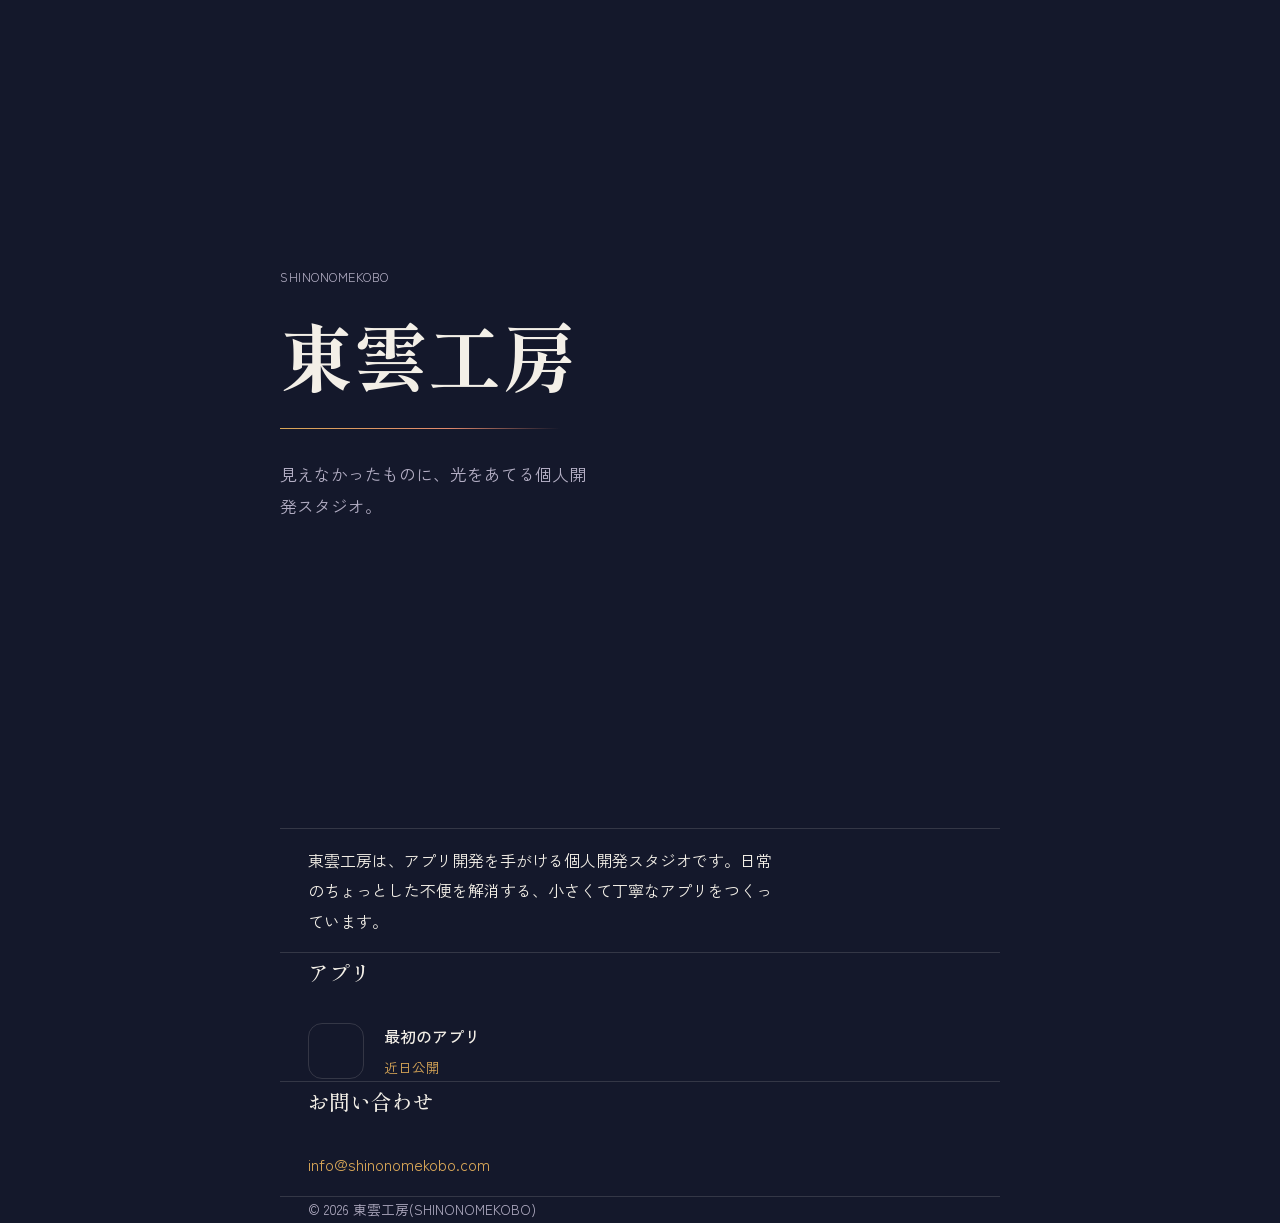
==== index.html @ ae3213cc "Add files via upload" ====
<!DOCTYPE html>
<html lang="ja">
<head>
<meta charset="UTF-8">
<meta name="viewport" content="width=device-width, initial-scale=1.0">
<title>東雲工房 | SHINONOMEKOBO</title>
<meta name="description" content="東雲工房は、アプリ開発を手がける個人開発スタジオです。">
<link rel="preconnect" href="https://fonts.googleapis.com">
<link rel="preconnect" href="https://fonts.gstatic.com" crossorigin>
<link href="https://fonts.googleapis.com/css2?family=Shippori+Mincho:wght@500;700&family=Zen+Kaku+Gothic+New:wght@400;500&display=swap" rel="stylesheet">
<style>
  :root{
    --bg: #14182b;
    --panel: #1c2038;
    --text: #f3efe7;
    --text-dim: #b3aec4;
    --gold: #d8a657;
    --coral: #e2896d;
    --rule: rgba(243,239,231,0.14);
  }

  *{ box-sizing: border-box; }

  html{ scroll-behavior: smooth; }

  body{
    margin: 0;
    background: var(--bg);
    color: var(--text);
    font-family: 'Zen Kaku Gothic New', sans-serif;
    line-height: 1.9;
    -webkit-font-smoothing: antialiased;
  }

  a{ color: var(--gold); text-decoration: none; }
  a:hover{ color: var(--coral); }
  a:focus-visible, button:focus-visible{
    outline: 2px solid var(--gold);
    outline-offset: 3px;
  }

  .wrap{
    max-width: 720px;
    margin: 0 auto;
    padding: 0 28px;
  }

  /* ---------- Hero ---------- */
  .hero{
    min-height: 92vh;
    display: flex;
    flex-direction: column;
    justify-content: center;
    padding: 40px 0 80px;
  }

  .hero .eyebrow{
    font-size: 0.8rem;
    color: var(--text-dim);
    letter-spacing: 0.04em;
    margin: 0 0 18px;
  }

  .brand{
    font-family: 'Shippori Mincho', serif;
    font-weight: 700;
    font-size: clamp(2.6rem, 8vw, 4.6rem);
    margin: 0;
    line-height: 1.25;
  }

  .horizon{
    height: 1px;
    width: 0;
    margin: 28px 0 30px;
    background: linear-gradient(90deg, var(--gold), var(--coral) 60%, transparent);
    animation: draw 1.6s ease-out 0.3s forwards;
  }

  @keyframes draw{
    to{ width: min(280px, 60%); }
  }

  .tagline{
    font-size: 1.05rem;
    color: var(--text-dim);
    max-width: 34ch;
    margin: 0;
  }

  /* ---------- Sections ---------- */
  section{
    padding: 64px 0;
    border-top: 1px solid var(--rule);
  }

  section p{
    max-width: 58ch;
    color: var(--text);
  }

  /* ---------- Apps ---------- */
  .section-title{
    font-family: 'Shippori Mincho', serif;
    font-weight: 500;
    font-size: 1.3rem;
    margin: 0 0 28px;
  }

  .app-row{
    display: flex;
    align-items: center;
    gap: 20px;
  }

  .app-icon{
    width: 56px;
    height: 56px;
    flex-shrink: 0;
    border: 1px solid var(--rule);
    border-radius: 14px;
  }

  .app-name{
    margin: 0;
    font-weight: 500;
  }

  .app-status{
    margin: 4px 0 0;
    font-size: 0.85rem;
    color: var(--gold);
  }

  /* ---------- Footer ---------- */
  footer{
    padding: 40px 0 56px;
    color: var(--text-dim);
    font-size: 0.85rem;
    border-top: 1px solid var(--rule);
  }

  @media (prefers-reduced-motion: reduce){
    .horizon{ animation: none; width: min(280px, 60%); }
    html{ scroll-behavior: auto; }
  }
</style>
</head>
<body>

  <div class="wrap hero">
    <p class="eyebrow">SHINONOMEKOBO</p>
    <h1 class="brand">東雲工房</h1>
    <div class="horizon" aria-hidden="true"></div>
    <p class="tagline">見えなかったものに、光をあてる個人開発スタジオ。</p>
  </div>

  <section class="wrap">
    <p>東雲工房は、アプリ開発を手がける個人開発スタジオです。日常のちょっとした不便を解消する、小さくて丁寧なアプリをつくっています。</p>
  </section>

  <section class="wrap">
    <h2 class="section-title">アプリ</h2>
    <div class="app-row">
      <div class="app-icon" aria-hidden="true"></div>
      <div>
        <p class="app-name">最初のアプリ</p>
        <p class="app-status">近日公開</p>
      </div>
    </div>
  </section>

  <section class="wrap">
    <h2 class="section-title">お問い合わせ</h2>
    <p><a href="mailto:info@shinonomekobo.com">info@shinonomekobo.com</a></p>
  </section>

  <footer class="wrap">
    © 2026 東雲工房(SHINONOMEKOBO)
  </footer>

</body>
</html>
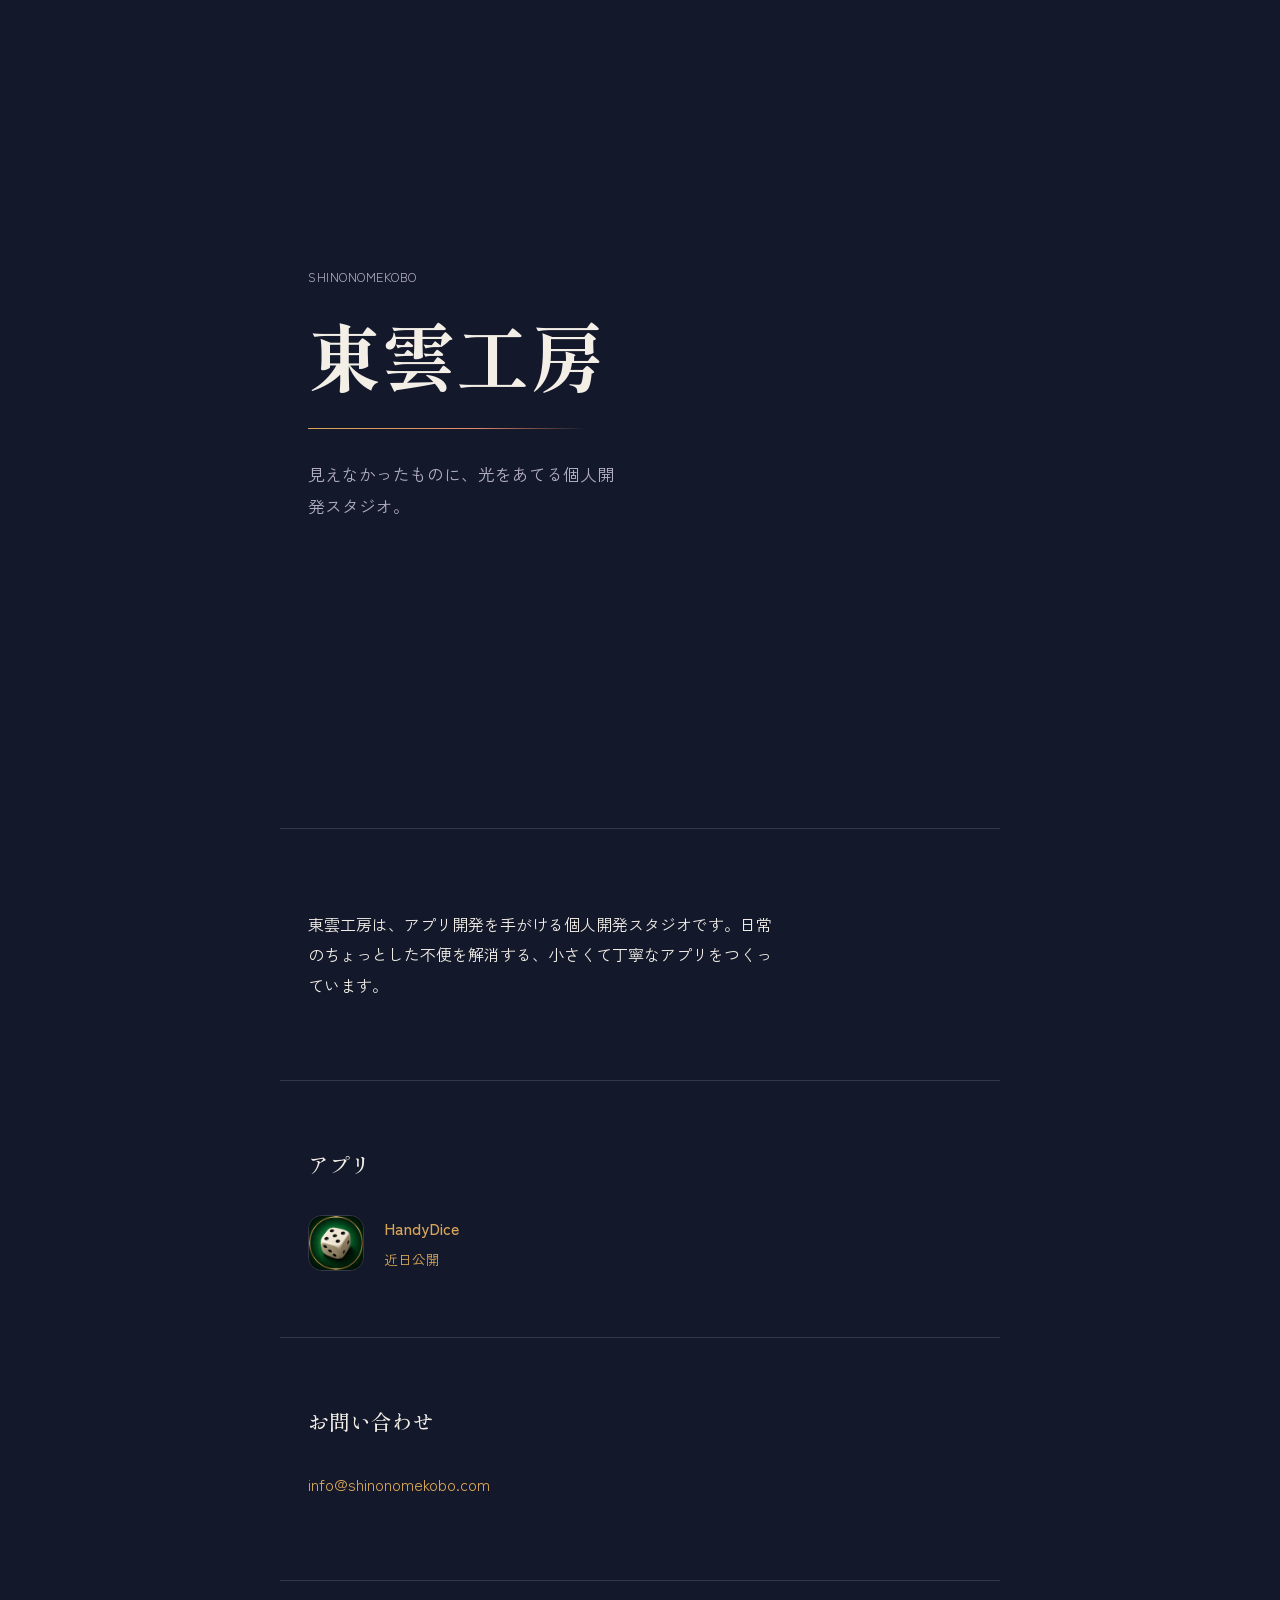
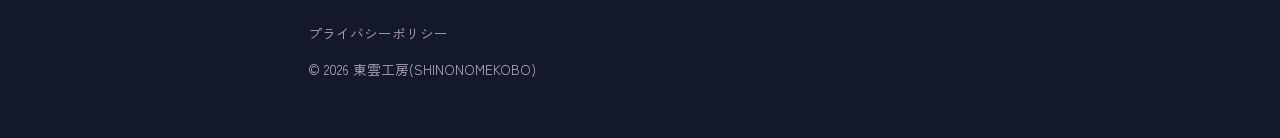
==== commit 87ebe848: "Consolidate the site into one repo and add the HandyDice page The privacy policy lived in a separate" ====
--- a/index.html
+++ b/index.html
@@ -5,53 +5,24 @@
 <meta name="viewport" content="width=device-width, initial-scale=1.0">
 <title>東雲工房 | SHINONOMEKOBO</title>
 <meta name="description" content="東雲工房は、アプリ開発を手がける個人開発スタジオです。">
+<link rel="canonical" href="https://shinonomekobo.com/">
+<link rel="apple-touch-icon" href="/assets/favicon-180.png">
+<link rel="icon" href="/assets/favicon-180.png">
 <link rel="preconnect" href="https://fonts.googleapis.com">
 <link rel="preconnect" href="https://fonts.gstatic.com" crossorigin>
 <link href="https://fonts.googleapis.com/css2?family=Shippori+Mincho:wght@500;700&family=Zen+Kaku+Gothic+New:wght@400;500&display=swap" rel="stylesheet">
+<link rel="stylesheet" href="/assets/site.css">
 <style>
-  :root{
-    --bg: #14182b;
-    --panel: #1c2038;
-    --text: #f3efe7;
-    --text-dim: #b3aec4;
-    --gold: #d8a657;
-    --coral: #e2896d;
-    --rule: rgba(243,239,231,0.14);
-  }
-
-  *{ box-sizing: border-box; }
-
-  html{ scroll-behavior: smooth; }
-
-  body{
-    margin: 0;
-    background: var(--bg);
-    color: var(--text);
-    font-family: 'Zen Kaku Gothic New', sans-serif;
-    line-height: 1.9;
-    -webkit-font-smoothing: antialiased;
-  }
-
-  a{ color: var(--gold); text-decoration: none; }
-  a:hover{ color: var(--coral); }
-  a:focus-visible, button:focus-visible{
-    outline: 2px solid var(--gold);
-    outline-offset: 3px;
-  }
-
-  .wrap{
-    max-width: 720px;
-    margin: 0 auto;
-    padding: 0 28px;
-  }
-
   /* ---------- Hero ---------- */
   .hero{
     min-height: 92vh;
     display: flex;
     flex-direction: column;
     justify-content: center;
-    padding: 40px 0 80px;
+    /* .hero と .wrap は詳細度が同じで、後から読むこちらが勝つ。
+       ショートハンドにすると .wrap の左右パディングまで 0 になる */
+    padding-top: 40px;
+    padding-bottom: 80px;
   }
 
   .hero .eyebrow{
@@ -69,18 +40,6 @@
     line-height: 1.25;
   }
 
-  .horizon{
-    height: 1px;
-    width: 0;
-    margin: 28px 0 30px;
-    background: linear-gradient(90deg, var(--gold), var(--coral) 60%, transparent);
-    animation: draw 1.6s ease-out 0.3s forwards;
-  }
-
-  @keyframes draw{
-    to{ width: min(280px, 60%); }
-  }
-
   .tagline{
     font-size: 1.05rem;
     color: var(--text-dim);
@@ -88,25 +47,7 @@
     margin: 0;
   }
 
-  /* ---------- Sections ---------- */
-  section{
-    padding: 64px 0;
-    border-top: 1px solid var(--rule);
-  }
-
-  section p{
-    max-width: 58ch;
-    color: var(--text);
-  }
-
   /* ---------- Apps ---------- */
-  .section-title{
-    font-family: 'Shippori Mincho', serif;
-    font-weight: 500;
-    font-size: 1.3rem;
-    margin: 0 0 28px;
-  }
-
   .app-row{
     display: flex;
     align-items: center;
@@ -132,18 +73,11 @@
     color: var(--gold);
   }
 
-  /* ---------- Footer ---------- */
-  footer{
-    padding: 40px 0 56px;
-    color: var(--text-dim);
-    font-size: 0.85rem;
-    border-top: 1px solid var(--rule);
+  .foot-links{
+    margin: 0 0 10px;
   }
-
-  @media (prefers-reduced-motion: reduce){
-    .horizon{ animation: none; width: min(280px, 60%); }
-    html{ scroll-behavior: auto; }
-  }
+  .foot-links a{ color: var(--text-dim); }
+  .foot-links a:hover{ color: var(--coral); }
 </style>
 </head>
 <body>
@@ -162,9 +96,9 @@
   <section class="wrap">
     <h2 class="section-title">アプリ</h2>
     <div class="app-row">
-      <div class="app-icon" aria-hidden="true"></div>
+      <img class="app-icon" src="/assets/handydice-icon-128.png" alt="" width="56" height="56">
       <div>
-        <p class="app-name">最初のアプリ</p>
+        <p class="app-name"><a href="/handydice/">HandyDice</a></p>
         <p class="app-status">近日公開</p>
       </div>
     </div>
@@ -176,6 +110,7 @@
   </section>
 
   <footer class="wrap">
+    <p class="foot-links"><a href="/privacy/">プライバシーポリシー</a></p>
     © 2026 東雲工房(SHINONOMEKOBO)
   </footer>
 
--- a/assets/site.css
+++ b/assets/site.css
@@ -0,0 +1,132 @@
+/* 東雲工房 共通スタイル。サイト内のすべてのページがこれを読む。
+   配色・書体をここ1か所で管理し、ページごとに分岐させない。 */
+
+:root{
+  --bg: #14182b;
+  --panel: #1c2038;
+  --text: #f3efe7;
+  --text-dim: #b3aec4;
+  --gold: #d8a657;
+  --coral: #e2896d;
+  --rule: rgba(243,239,231,0.14);
+}
+
+*{ box-sizing: border-box; }
+
+html{ scroll-behavior: smooth; }
+
+body{
+  margin: 0;
+  background: var(--bg);
+  color: var(--text);
+  font-family: 'Zen Kaku Gothic New', sans-serif;
+  line-height: 1.9;
+  -webkit-font-smoothing: antialiased;
+}
+
+a{ color: var(--gold); text-decoration: none; }
+a:hover{ color: var(--coral); }
+a:focus-visible, button:focus-visible{
+  outline: 2px solid var(--gold);
+  outline-offset: 3px;
+}
+
+.wrap{
+  max-width: 720px;
+  margin: 0 auto;
+  /* 横だけを指定する。padding ショートハンドにすると、同じ要素が持つ
+     section や footer の縦パディングを詳細度で打ち消してしまう */
+  padding-left: 28px;
+  padding-right: 28px;
+}
+
+section{
+  padding-top: 64px;
+  padding-bottom: 64px;
+  border-top: 1px solid var(--rule);
+}
+
+section p{
+  max-width: 58ch;
+  color: var(--text);
+}
+
+.section-title{
+  font-family: 'Shippori Mincho', serif;
+  font-weight: 500;
+  font-size: 1.3rem;
+  margin: 0 0 28px;
+}
+
+.horizon{
+  height: 1px;
+  width: 0;
+  margin: 28px 0 30px;
+  background: linear-gradient(90deg, var(--gold), var(--coral) 60%, transparent);
+  animation: draw 1.6s ease-out 0.3s forwards;
+}
+
+@keyframes draw{
+  to{ width: min(280px, 60%); }
+}
+
+/* ---------- 下層ページの見出し ---------- */
+.page-head{
+  padding-top: 52px;
+  padding-bottom: 8px;
+}
+
+.crumb{
+  font-size: 0.85rem;
+  color: var(--text-dim);
+  margin: 0 0 30px;
+}
+
+.page-title{
+  font-family: 'Shippori Mincho', serif;
+  font-weight: 700;
+  font-size: clamp(2.1rem, 6.5vw, 3.2rem);
+  margin: 0;
+  line-height: 1.25;
+}
+
+.page-lead{
+  font-size: 1.05rem;
+  color: var(--text-dim);
+  max-width: 40ch;
+  margin: 0;
+}
+
+/* ---------- 汎用の小物 ---------- */
+.meta-list{
+  list-style: none;
+  margin: 0;
+  padding: 0;
+  max-width: 58ch;
+}
+
+.meta-list li{
+  display: flex;
+  flex-wrap: wrap;
+  gap: 4px 16px;
+  padding: 12px 0;
+  border-bottom: 1px solid var(--rule);
+}
+
+.meta-list li span:first-child{
+  color: var(--text-dim);
+  min-width: 8em;
+}
+
+footer{
+  padding-top: 40px;
+  padding-bottom: 56px;
+  color: var(--text-dim);
+  font-size: 0.85rem;
+  border-top: 1px solid var(--rule);
+}
+
+@media (prefers-reduced-motion: reduce){
+  .horizon{ animation: none; width: min(280px, 60%); }
+  html{ scroll-behavior: auto; }
+}
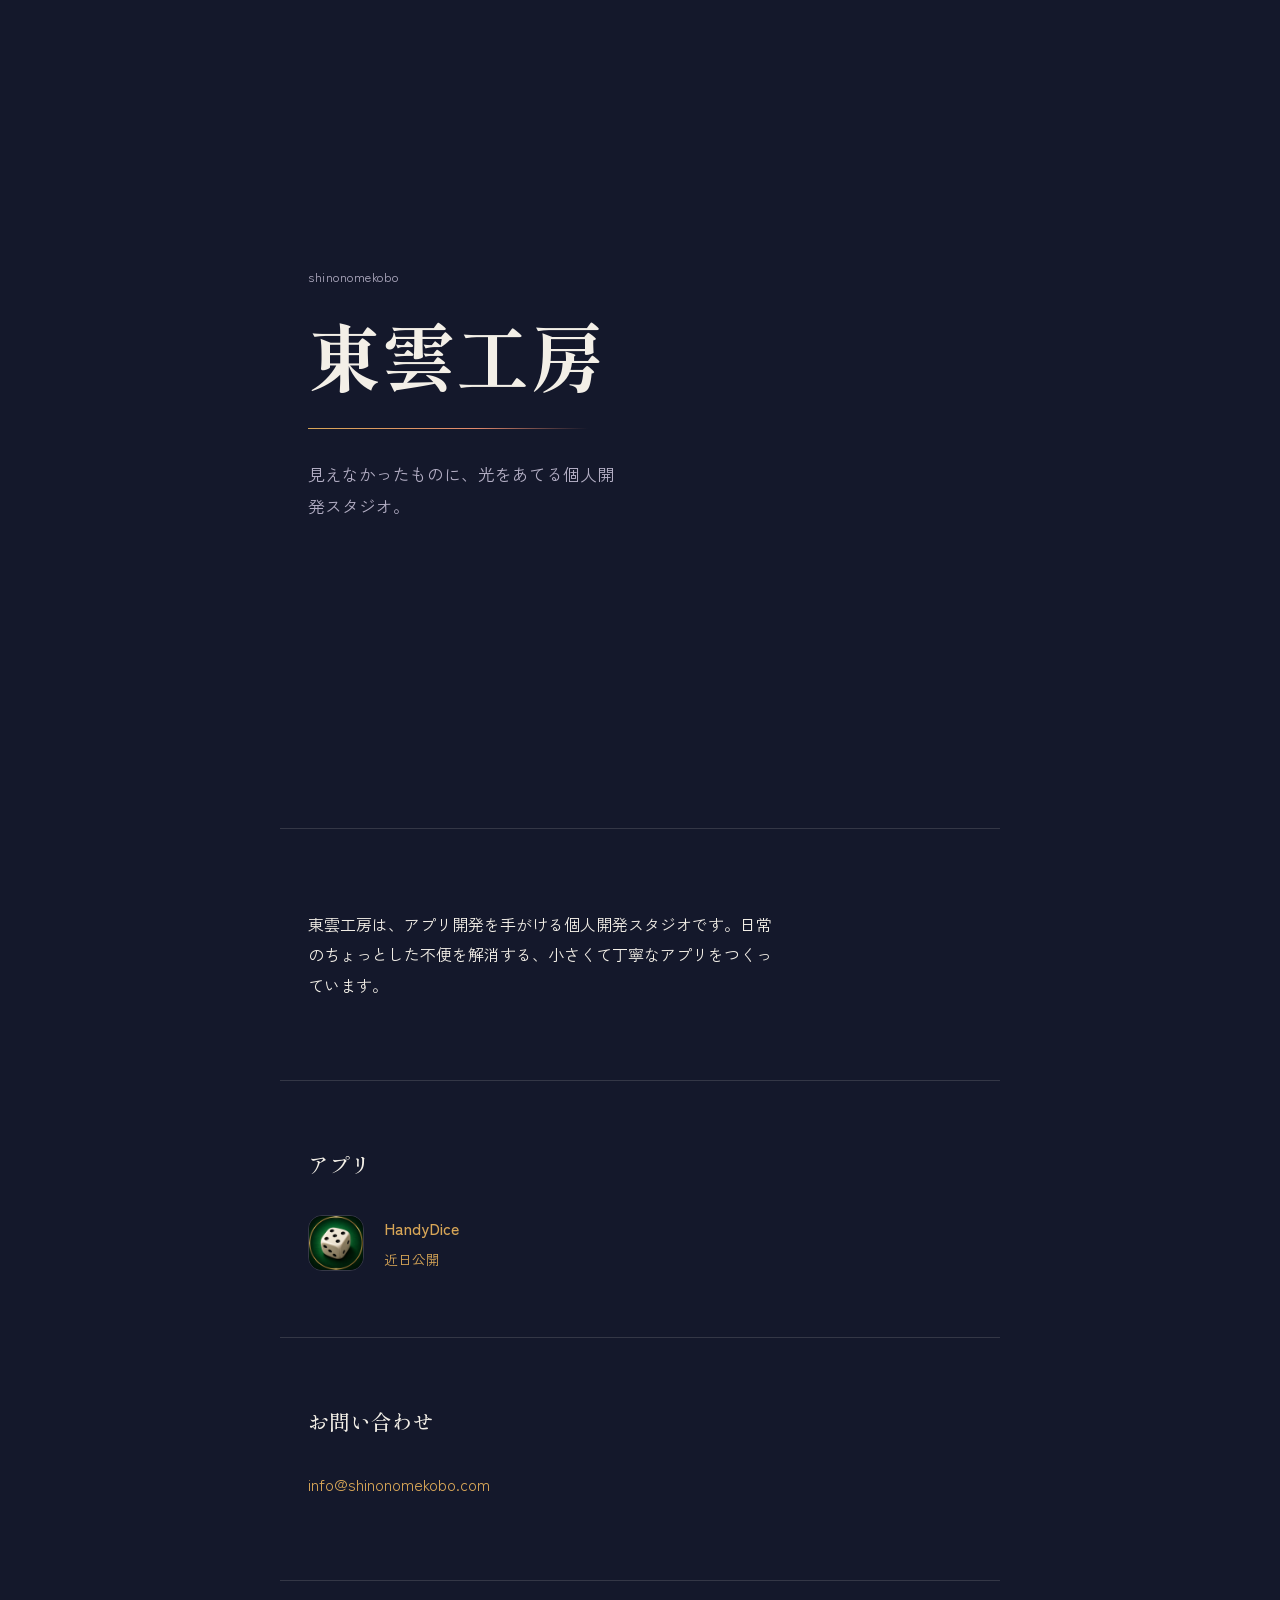
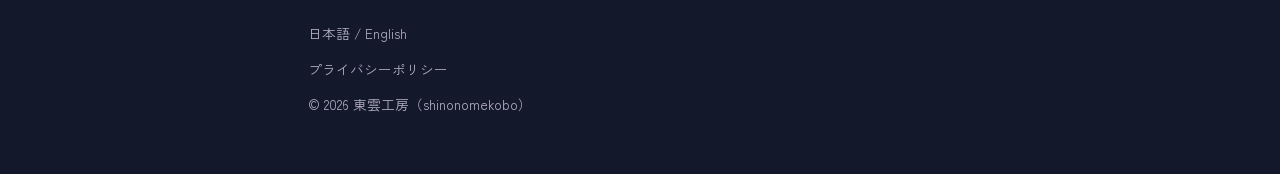
==== commit f946b00d: "Spell the studio name shinonomekobo on every page All lowercase, no space, in both languages. The En" ====
--- a/index.html
+++ b/index.html
@@ -3,9 +3,12 @@
 <head>
 <meta charset="UTF-8">
 <meta name="viewport" content="width=device-width, initial-scale=1.0">
-<title>東雲工房 | SHINONOMEKOBO</title>
+<title>東雲工房 | shinonomekobo</title>
 <meta name="description" content="東雲工房は、アプリ開発を手がける個人開発スタジオです。">
 <link rel="canonical" href="https://shinonomekobo.com/">
+<link rel="alternate" hreflang="ja" href="https://shinonomekobo.com/">
+<link rel="alternate" hreflang="en" href="https://shinonomekobo.com/en/">
+<link rel="alternate" hreflang="x-default" href="https://shinonomekobo.com/">
 <link rel="apple-touch-icon" href="/assets/favicon-180.png">
 <link rel="icon" href="/assets/favicon-180.png">
 <link rel="preconnect" href="https://fonts.googleapis.com">
@@ -83,7 +86,7 @@
 <body>
 
   <div class="wrap hero">
-    <p class="eyebrow">SHINONOMEKOBO</p>
+    <p class="eyebrow">shinonomekobo</p>
     <h1 class="brand">東雲工房</h1>
     <div class="horizon" aria-hidden="true"></div>
     <p class="tagline">見えなかったものに、光をあてる個人開発スタジオ。</p>
@@ -110,8 +113,9 @@
   </section>
 
   <footer class="wrap">
+    <p class="lang"><span>日本語</span> / <a href="/en/" hreflang="en">English</a></p>
     <p class="foot-links"><a href="/privacy/">プライバシーポリシー</a></p>
-    © 2026 東雲工房(SHINONOMEKOBO)
+    © 2026 東雲工房（shinonomekobo）
   </footer>
 
 </body>
--- a/assets/site.css
+++ b/assets/site.css
@@ -118,6 +118,38 @@
   min-width: 8em;
 }
 
+/* ---------- 動作デモの動画 ---------- */
+.demo{
+  margin: 0 0 44px;
+  max-width: 250px;
+}
+
+.demo video{
+  width: 100%;
+  height: auto;
+  display: block;
+  border-radius: 18px;
+  border: 1px solid var(--rule);
+  box-shadow: 0 14px 34px rgba(0,0,0,0.5);
+  background: #0b2018;
+}
+
+.demo figcaption{
+  margin-top: 12px;
+  font-size: 0.85rem;
+  color: var(--text-dim);
+}
+
+/* ---------- 言語切り替え ---------- */
+.lang{
+  margin: 0 0 10px;
+  font-size: 0.85rem;
+}
+
+.lang span{ color: var(--text-dim); }
+.lang a{ color: var(--text-dim); }
+.lang a:hover{ color: var(--coral); }
+
 footer{
   padding-top: 40px;
   padding-bottom: 56px;
